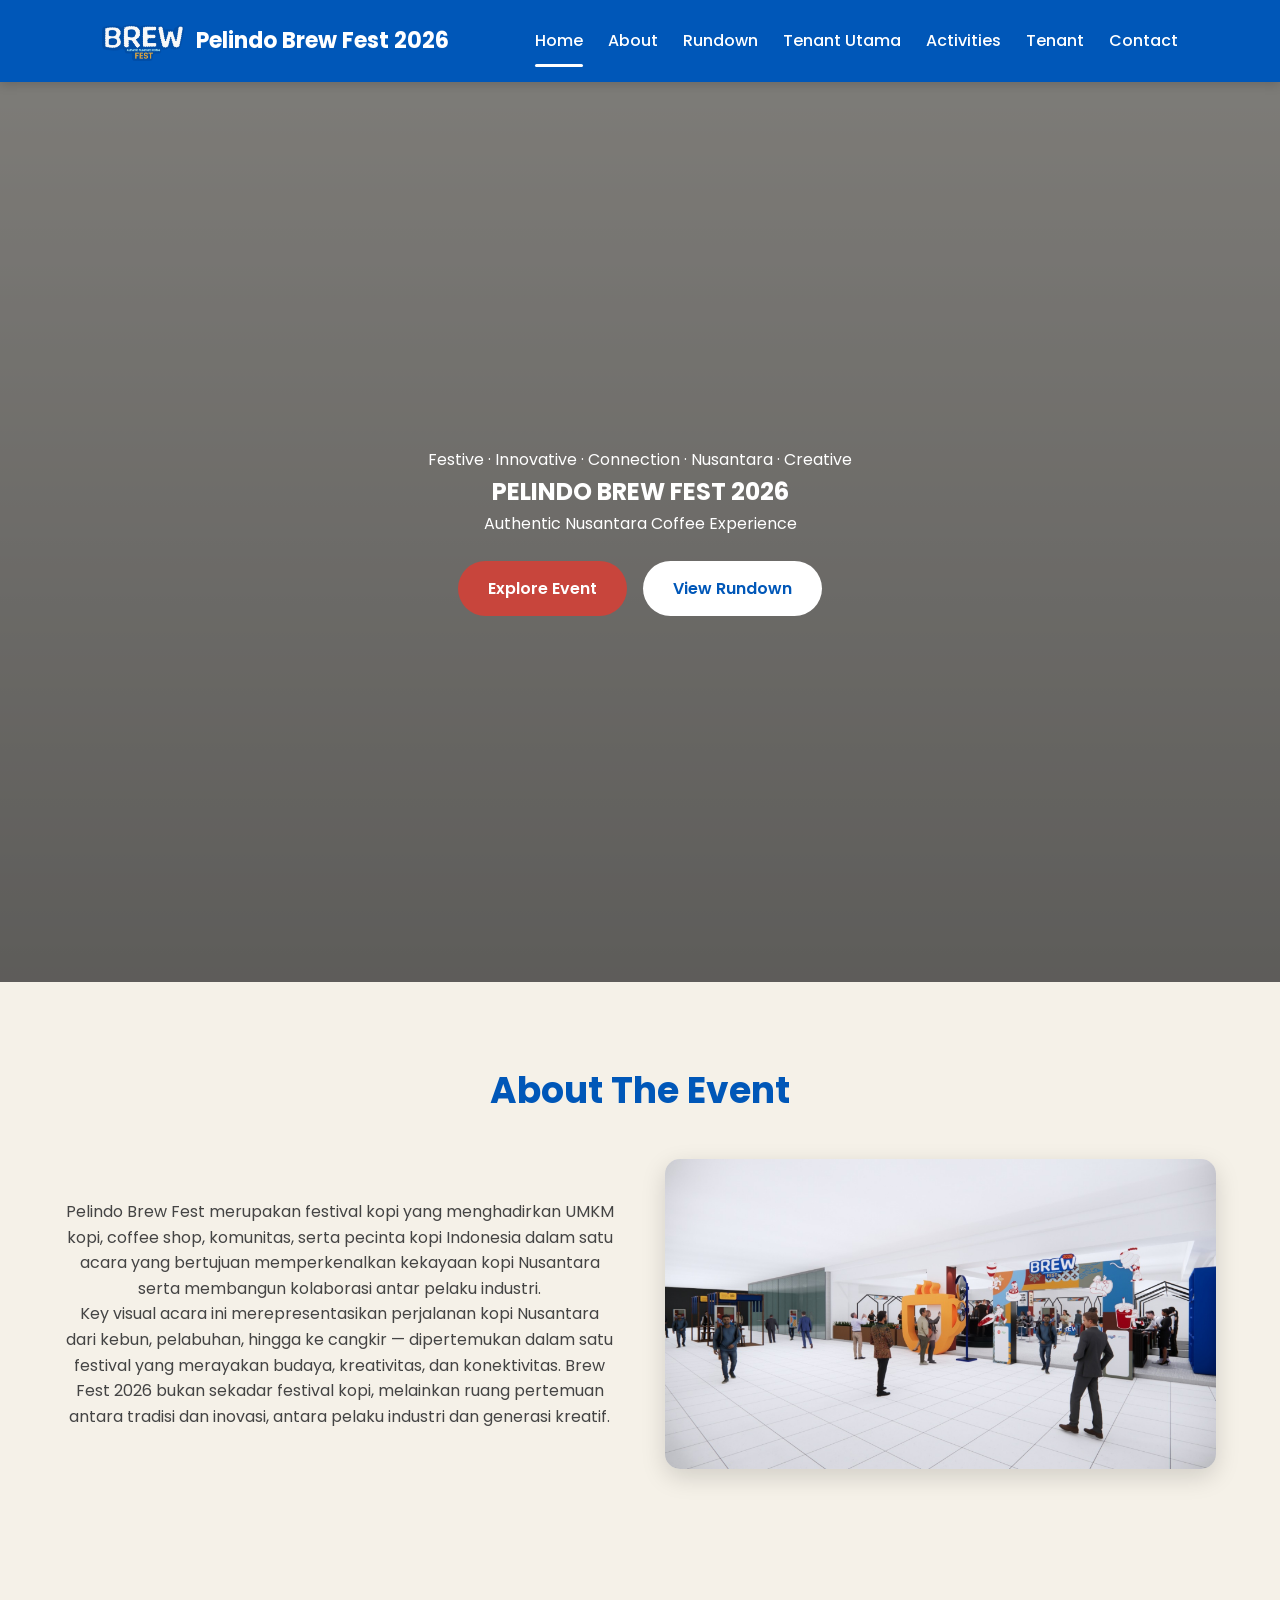
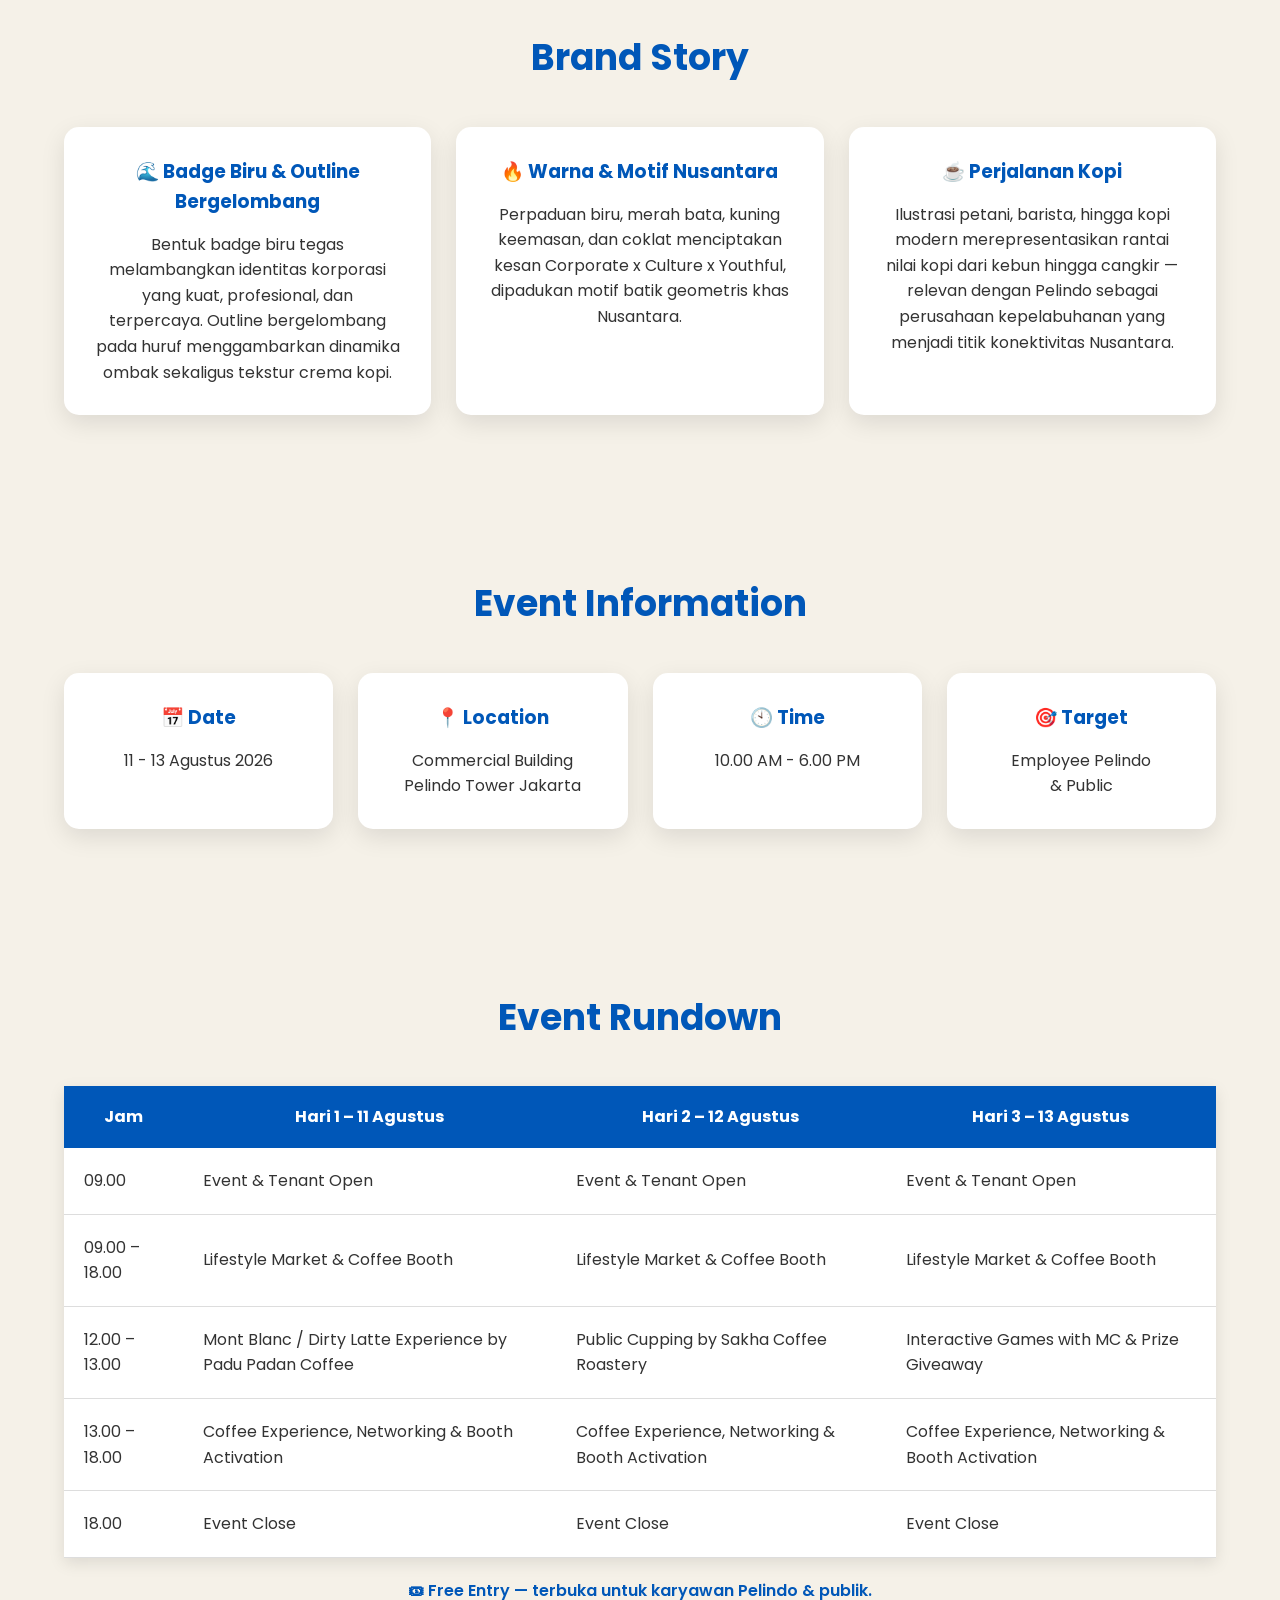
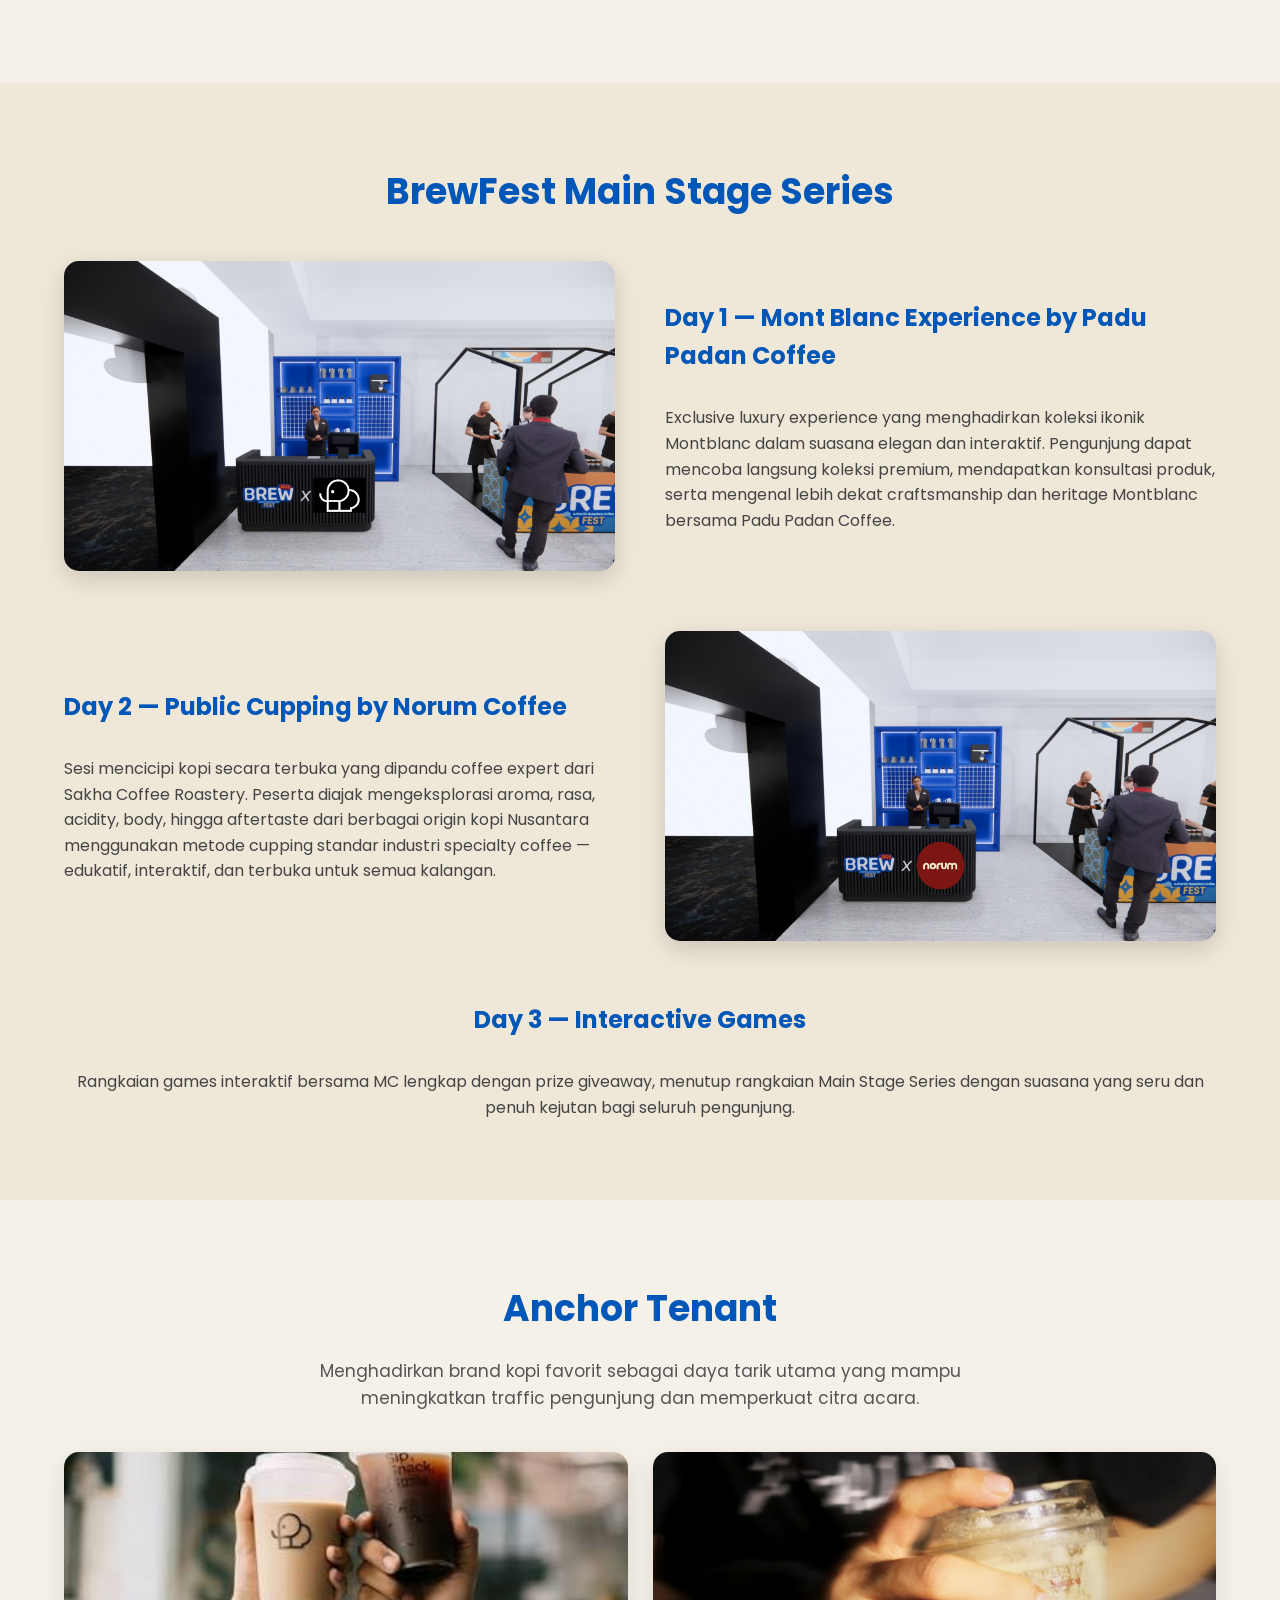
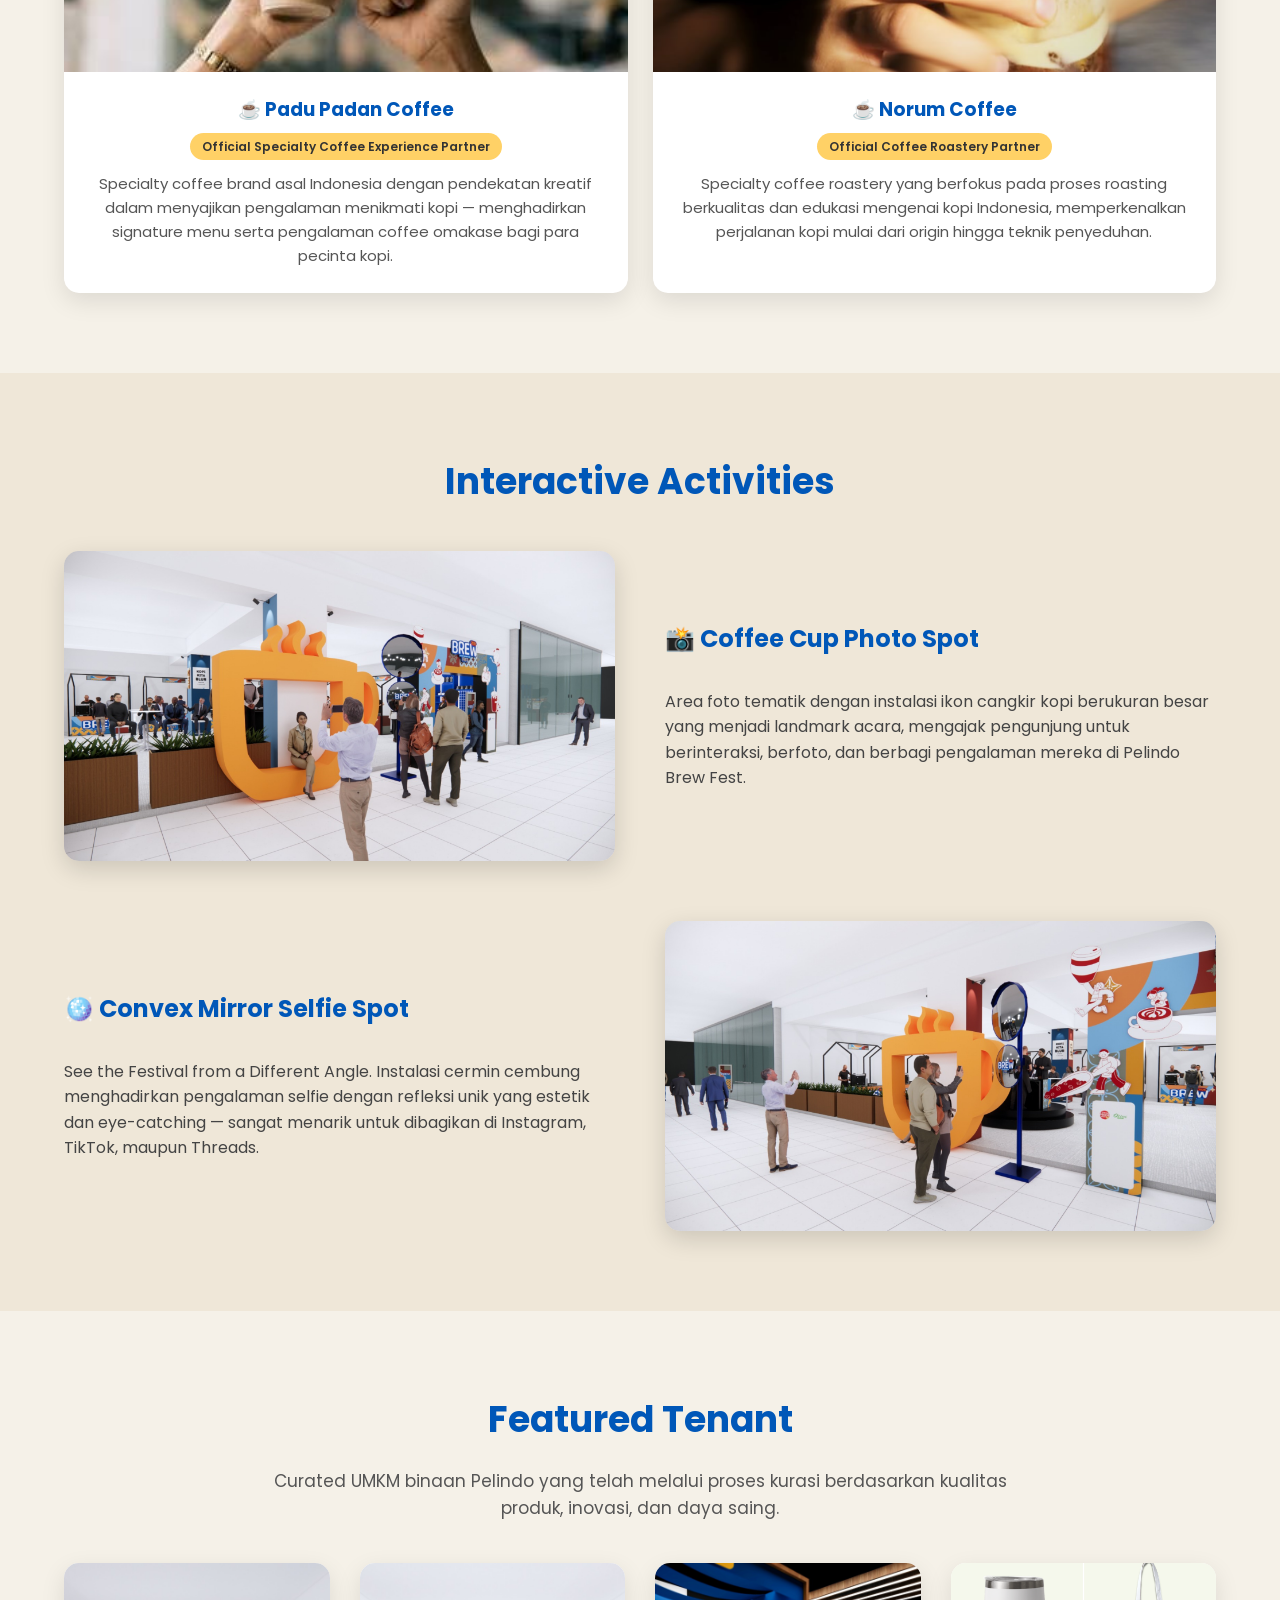
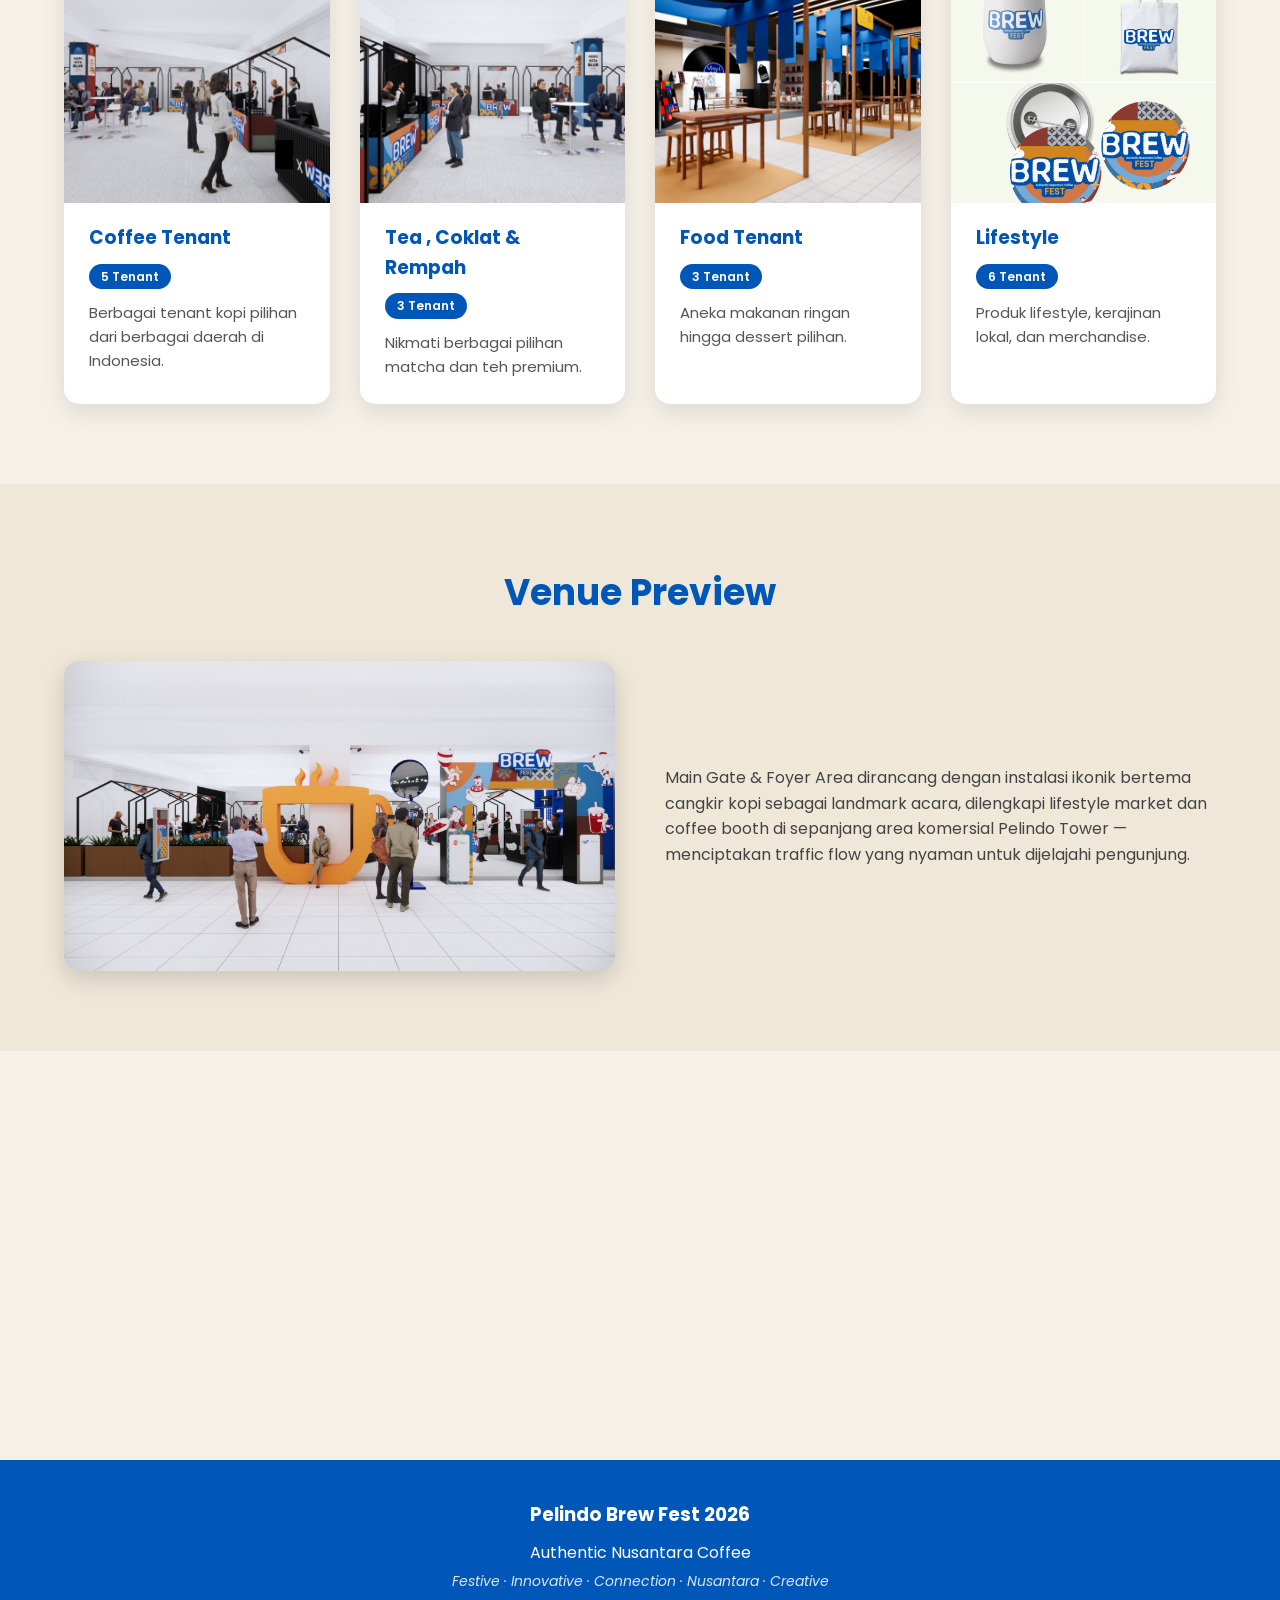
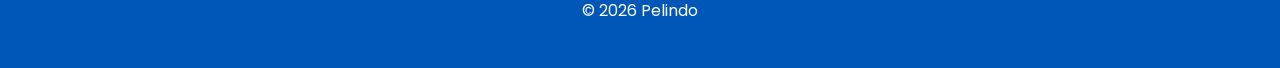
==== index.html @ c59bc093 "Rename Brew.html to index.html" ====
<!DOCTYPE html>
<html lang="id">

<head>
    <!-- Pengaturan karakter -->
    <meta charset="UTF-8">

    <!-- Responsive Website -->
    <meta name="viewport" content="width=device-width, initial-scale=1.0">

    <!-- Icon Logo -->
    <link rel="icon" type="image/png" href="logo brew.png">

    <!-- Judul Website -->
    <title>Pelindo Brew Fest 2026</title>

    <!-- Google Font -->
    <link rel="preconnect" href="https://fonts.googleapis.com">
    <link rel="preconnect" href="https://fonts.gstatic.com" crossorigin>

    <link href="https://fonts.googleapis.com/css2?family=Poppins:wght@300;400;500;600;700&display=swap"
        rel="stylesheet">

    <!-- Menghubungkan file CSS -->
    <link rel="stylesheet" href="Brew.css">
</head>

<body>

    <!-- ========================================= -->
    <!-- Navbar -->
    <!-- ========================================= -->

    <header class="navbar">

        <div class="logo">
            <img src="logo brew.png" alt="Pelindo Brew Fest 2026" class="logo-img">
            <span>Pelindo Brew Fest 2026</span>
        </div>

        <nav>

            <ul class="nav-links">

                <li><a href="#home" class="active">Home</a></li>

                <li><a href="#about">About</a></li>

                <li><a href="#rundown">Rundown</a></li>

                <li><a href="#anchor">Tenant Utama</a></li>

                <li><a href="#activities">Activities</a></li>

                <li><a href="#tenant">Tenant</a></li>

                <li><a href="#contact">Contact</a></li>         

            </ul>

        </nav>

    </header>

    <!-- ========================================= -->
    <!-- Hero Section -->
    <!-- ========================================= -->

    <section id="home" class="hero">

    <!-- Video Background -->
    <video class="hero-video" autoplay muted loop playsinline>
        <source src="Background Bf web.mp4" type="video/mp4">
    </video>

    <!-- Overlay -->
    <div class="hero-overlay"></div>

    <!-- Konten -->
    <div class="hero-content">

        <span class="hero-tagline">
            Festive · Innovative · Connection · Nusantara · Creative
        </span>

        <h1>PELINDO BREW FEST 2026</h1>

        <p>Authentic Nusantara Coffee Experience</p>

        <div class="hero-button">
            <a href="#about" class="btn btn-primary">
                Explore Event
            </a>

            <a href="#rundown" class="btn btn-secondary">
                View Rundown
            </a>
        </div>

    </div>

</section>

    <!-- ========================================= -->
    <!-- About Section -->
    <!-- ========================================= -->

    <section id="about" class="about section">

        <div class="container">

            <h2>About The Event</h2>

            <div class="split-section">

                <div class="split-text">

                    <p>
                        Pelindo Brew Fest merupakan festival kopi yang
                        menghadirkan UMKM kopi, coffee shop,
                        komunitas, serta pecinta kopi Indonesia
                        dalam satu acara yang bertujuan memperkenalkan
                        kekayaan kopi Nusantara serta membangun
                        kolaborasi antar pelaku industri.
                    </p>

                    <p>
                        Key visual acara ini merepresentasikan perjalanan kopi
                        Nusantara dari kebun, pelabuhan, hingga ke cangkir —
                        dipertemukan dalam satu festival yang merayakan budaya,
                        kreativitas, dan konektivitas. Brew Fest 2026 bukan
                        sekadar festival kopi, melainkan ruang pertemuan antara
                        tradisi dan inovasi, antara pelaku industri dan generasi
                        kreatif.
                    </p>

                </div>

                <div class="split-image">
                    <img src="suasana.png" alt="Suasana festival kopi Pelindo Brew Fest">
                </div>

            </div>

        </div>

    </section>

    <!-- ========================================= -->
    <!-- Brand Story / Key Visual -->
    <!-- ========================================= -->

    <section id="brand" class="brand section">

        <div class="container">

            <h2>Brand Story</h2>

            <div class="card-container">

                <div class="card">
                    <h3>🌊 Badge Biru & Outline Bergelombang</h3>
                    <p>
                        Bentuk badge biru tegas melambangkan identitas
                        korporasi yang kuat, profesional, dan terpercaya.
                        Outline bergelombang pada huruf menggambarkan
                        dinamika ombak sekaligus tekstur crema kopi.
                    </p>
                </div>

                <div class="card">
                    <h3>🔥 Warna & Motif Nusantara</h3>
                    <p>
                        Perpaduan biru, merah bata, kuning keemasan, dan
                        coklat menciptakan kesan Corporate x Culture x
                        Youthful, dipadukan motif batik geometris khas
                        Nusantara.
                    </p>
                </div>

                <div class="card">
                    <h3>☕ Perjalanan Kopi</h3>
                    <p>
                        Ilustrasi petani, barista, hingga kopi modern
                        merepresentasikan rantai nilai kopi dari kebun
                        hingga cangkir — relevan dengan Pelindo sebagai
                        perusahaan kepelabuhanan yang menjadi titik
                        konektivitas Nusantara.
                    </p>
                </div>

            </div>

        </div>

    </section>

    <!-- ========================================= -->
    <!-- Event Information -->
    <!-- ========================================= -->

    <section class="event-info section">

        <div class="container">

            <h2>Event Information</h2>

            <div class="card-container">

                <div class="card">

                    <h3>📅 Date</h3>

                    <p>
                        11 - 13 Agustus 2026
                    </p>

                </div>

                <div class="card">

                    <h3>📍 Location</h3>

                    <p>
                        Commercial Building
                        <br>
                        Pelindo Tower Jakarta
                    </p>

                </div>

                <div class="card">

                    <h3>🕙 Time</h3>

                    <p>
                        10.00 AM - 6.00 PM
                    </p>

                </div>

                <div class="card">

                    <h3>🎯 Target</h3>

                    <p>
                        Employee Pelindo
                        <br>
                        & Public
                    </p>

                </div>

            </div>

        </div>

    </section>

    <!-- ========================================= -->
    <!-- Rundown -->
    <!-- ========================================= -->

    <section id="rundown" class="section">

        <div class="container">

            <h2>Event Rundown</h2>

            <table>

                <thead>

                    <tr>

                        <th>Jam</th>

                        <th>Hari 1 – 11 Agustus</th>

                        <th>Hari 2 – 12 Agustus</th>

                        <th>Hari 3 – 13 Agustus</th>

                    </tr>

                </thead>

                <tbody>

                    <tr>

                        <td>09.00</td>

                        <td>Event & Tenant Open</td>

                        <td>Event & Tenant Open</td>

                        <td>Event & Tenant Open</td>

                    </tr>

                    <tr>

                        <td>09.00 – 18.00</td>

                        <td>Lifestyle Market & Coffee Booth</td>

                        <td>Lifestyle Market & Coffee Booth</td>

                        <td>Lifestyle Market & Coffee Booth</td>

                    </tr>

                    <tr>

                        <td>12.00 – 13.00</td>

                        <td>Mont Blanc / Dirty Latte Experience by Padu Padan Coffee</td>

                        <td>Public Cupping by Sakha Coffee Roastery</td>

                        <td>Interactive Games with MC & Prize Giveaway</td>

                    </tr>

                    <tr>

                        <td>13.00 – 18.00</td>

                        <td>Coffee Experience, Networking & Booth Activation</td>

                        <td>Coffee Experience, Networking & Booth Activation</td>

                        <td>Coffee Experience, Networking & Booth Activation</td>

                    </tr>

                    <tr>

                        <td>18.00</td>

                        <td>Event Close</td>

                        <td>Event Close</td>

                        <td>Event Close</td>

                    </tr>

                </tbody>

            </table>

            <p class="rundown-note">
                🎟 Free Entry — terbuka untuk karyawan Pelindo & publik.
            </p>

        </div>

    </section>

    <!-- ========================================= -->
    <!-- Main Stage Series -->
    <!-- ========================================= -->

    <section id="mainstage" class="section alt-bg">

        <div class="container">

            <h2>BrewFest Main Stage Series</h2>

            <div class="split-section">

                <div class="split-image">
                    <img src="PANU.png" alt="Montblanc Experience by Padu Padan Coffee">
                </div>

                <div class="split-text">
                    <h3>Day 1 — Mont Blanc Experience by Padu Padan Coffee</h3>
                    <p>
                        Exclusive luxury experience yang menghadirkan koleksi
                        ikonik Montblanc dalam suasana elegan dan interaktif.
                        Pengunjung dapat mencoba langsung koleksi premium,
                        mendapatkan konsultasi produk, serta mengenal lebih
                        dekat craftsmanship dan heritage Montblanc bersama
                        Padu Padan Coffee.
                    </p>
                </div>

            </div>

            <div class="split-section reverse">

                <div class="split-image">
                    <img src="Norum Spot.png" alt="Public Cupping by Norum Coffee">
                </div>

                <div class="split-text">
                    <h3>Day 2 — Public Cupping by Norum Coffee</h3>
                    <p>
                        Sesi mencicipi kopi secara terbuka yang dipandu coffee
                        expert dari Sakha Coffee Roastery. Peserta diajak
                        mengeksplorasi aroma, rasa, acidity, body, hingga
                        aftertaste dari berbagai origin kopi Nusantara
                        menggunakan metode cupping standar industri specialty
                        coffee — edukatif, interaktif, dan terbuka untuk semua
                        kalangan.
                    </p>
                </div>

            </div>

            <div class="split-section">

                <div class="split-text full">
                    <h3>Day 3 — Interactive Games</h3>
                    <p>
                        Rangkaian games interaktif bersama MC lengkap dengan
                        prize giveaway, menutup rangkaian Main Stage Series
                        dengan suasana yang seru dan penuh kejutan bagi seluruh
                        pengunjung.
                    </p>
                </div>

            </div>

        </div>

    </section>

    <!-- ========================================= -->
    <!-- Anchor Tenant -->
    <!-- ========================================= -->

    <section id="anchor" class="section">

        <div class="container">

            <h2>Anchor Tenant</h2>

            <p class="section-lead">
                Menghadirkan brand kopi favorit sebagai daya tarik utama yang
                mampu meningkatkan traffic pengunjung dan memperkuat citra
                acara.
            </p>

            <div class="card-container">

                <div class="partner-card">

                    <img src="Padu.png" alt="Padu Padan Coffee">

                    <h3>☕ Padu Padan Coffee</h3>
                    <span class="partner-tag">Official Specialty Coffee Experience Partner</span>

                    <p>
                        Specialty coffee brand asal Indonesia dengan
                        pendekatan kreatif dalam menyajikan pengalaman
                        menikmati kopi — menghadirkan signature menu serta
                        pengalaman coffee omakase bagi para pecinta kopi.
                    </p>

                </div>

                <div class="partner-card">

                    <img src="Norum Coffe.png" alt="Norum Coffee ">

                    <h3>☕ Norum Coffee</h3>
                    <span class="partner-tag">Official Coffee Roastery Partner</span>

                    <p>
                        Specialty coffee roastery yang berfokus pada proses
                        roasting berkualitas dan edukasi mengenai kopi
                        Indonesia, memperkenalkan perjalanan kopi mulai dari
                        origin hingga teknik penyeduhan.
                    </p>

                </div>

            </div>

        </div>

    </section>

    <!-- ========================================= -->
    <!-- Interactive Activities -->
    <!-- ========================================= -->

    <section id="activities" class="section alt-bg">

        <div class="container">

            <h2>Interactive Activities</h2>

            <div class="split-section">

                <div class="split-image">
                    <img src="Spot Coffe.png" alt="Coffee Cup Photo Spot">
                </div>

                <div class="split-text">
                    <h3>📸 Coffee Cup Photo Spot</h3>
                    <p>
                        Area foto tematik dengan instalasi ikon cangkir kopi
                        berukuran besar yang menjadi landmark acara, mengajak
                        pengunjung untuk berinteraksi, berfoto, dan berbagi
                        pengalaman mereka di Pelindo Brew Fest.
                    </p>
                </div>

            </div>

            <div class="split-section reverse">

                <div class="split-image">
                    <img src="Back Miror.png" alt="Convex Mirror Selfie Spot">
                </div>

                <div class="split-text">
                    <h3>🪩 Convex Mirror Selfie Spot</h3>
                    <p>
                        See the Festival from a Different Angle. Instalasi
                        cermin cembung menghadirkan pengalaman selfie dengan
                        refleksi unik yang estetik dan eye-catching — sangat
                        menarik untuk dibagikan di Instagram, TikTok, maupun
                        Threads.
                    </p>
                </div>

            </div>

        </div>

    </section>

    <!-- ========================================= -->
    <!-- Featured Tenant -->
    <!-- ========================================= -->

    <section id="tenant" class="section">
    <div class="container">
        <h2>Featured Tenant</h2>
        <p class="section-lead">
            Curated UMKM binaan Pelindo yang telah melalui proses kurasi
            berdasarkan kualitas produk, inovasi, dan daya saing.
        </p>

        <div class="card-container">

            <div class="card">
                <div class="card-image-wrap">
                    <img src="Coofe.png" alt="Coffee Tenant">
                </div>
                <div class="card-body">
                    <h3>Coffee Tenant</h3>
                    <span class="tenant-count">5 Tenant</span>
                    <p>Berbagai tenant kopi pilihan dari berbagai daerah di Indonesia.</p>
                </div>
            </div>

            <div class="card">
                <div class="card-image-wrap">
                    <img src="Coffe And tea.png" alt="Matcha & Tea">
                </div>
                <div class="card-body">
                    <h3>Tea , Coklat & Rempah</h3>
                    <span class="tenant-count">3 Tenant</span>
                    <p>Nikmati berbagai pilihan matcha dan teh premium.</p>
                </div>
            </div>

            <div class="card">
                <div class="card-image-wrap">
                    <img src="Food.png" alt="Food Tenant">
                </div>
                <div class="card-body">
                    <h3>Food Tenant</h3>
                    <span class="tenant-count">3 Tenant</span>
                    <p>Aneka makanan ringan hingga dessert pilihan.</p>
                </div>
            </div>

            <div class="card">
                <div class="card-image-wrap">
                    <img src="merchan.png" alt="Lifestyle">
                </div>
                <div class="card-body">
                    <h3>Lifestyle</h3>
                    <span class="tenant-count">6 Tenant</span>
                    <p>Produk lifestyle, kerajinan lokal, dan merchandise.</p>
                </div>
            </div>

        </div>
    </div>
</section>
    

    <!-- ========================================= -->
    <!-- Venue Preview -->
    <!-- ========================================= -->

    <section id="venue" class="section alt-bg">

        <div class="container">

            <h2>Venue Preview</h2>

            <div class="split-section">

                <div class="split-image">
                    <img src="maingate.png" alt="Main Gate & Foyer Area Pelindo Brew Fest">
                </div>

                <div class="split-text">
                    <p>
                        Main Gate & Foyer Area dirancang dengan instalasi
                        ikonik bertema cangkir kopi sebagai landmark acara,
                        dilengkapi lifestyle market dan coffee booth di
                        sepanjang area komersial Pelindo Tower — menciptakan
                        traffic flow yang nyaman untuk dijelajahi pengunjung.
                    </p>
                </div>

            </div>

        </div>

    </section>

    <!-- ========================================= -->
    <!-- Contact -->
    <!-- ========================================= -->

    <section id="contact" class="section">

        <div class="container">

            <h2>Contact</h2>

            <p>

                📍 Commercial Building, Pelindo Tower —
                Jl. Yos Sudarso No. 9, RT.6/RW.13, Rawabadak Utara,
                Kec. Koja, Jakarta Utara, DKI Jakarta 14230

            </p>

            <p>

                ✉ info@pelindobrewfest.com

            </p>

            <p>

                ☎ +62 812-3456-7890

            </p>

        </div>

    </section>

    <!-- ========================================= -->
    <!-- Footer -->
    <!-- ========================================= -->

    <footer>

        <h3>Pelindo Brew Fest 2026</h3>

        <p>

            Authentic Nusantara Coffee

        </p>

        <p class="footer-tagline">

            Festive · Innovative · Connection · Nusantara · Creative

        </p>

        <p>

            © 2026 Pelindo

        </p>

    </footer>

    <!-- ========================================= -->
    <!-- Back To Top Button -->
    <!-- ========================================= -->

    <button id="topBtn">

        ↑

    </button>

    <!-- Menghubungkan file JavaScript -->

    <script src="Brew.js"></script>

</body>

</html>
---- Brew.css ----
/* ==========================================
   RESET CSS
   Menghilangkan margin & padding bawaan browser
========================================== */
html,
body{
    overflow-x:hidden;
}

* {
    margin: 0;
    padding: 0;
    box-sizing: border-box;
}

/* Smooth Scroll */
html {
    scroll-behavior: smooth;
    scroll-padding-top: 100px;
}

/* Font Website */
body {
    font-family: 'Poppins', sans-serif;
    background: #F5F1E8;
    color: #333;
    line-height: 1.6;
}

/* Container agar isi website tidak terlalu lebar */
.container {
    width: 90%;
    max-width: 1200px;
    margin: auto;
}

/* Memberi jarak setiap section */
.section {
    padding: 80px 0;
}

/* Judul setiap section */
.section h2 {
    text-align: center;
    margin-bottom: 40px;
    color: #0057B8;
    font-size: 36px;
}

/* ==========================================
   NAVBAR
========================================== */

.navbar {
    position: sticky;
    top: 0;
    display: flex;
    justify-content: space-between;
    align-items: center;
    padding: 20px 8%;
    background: #0057B8;
    color: white;
    z-index: 1000;
    box-shadow: 0 3px 10px rgba(0, 0, 0, .15);
}

/* Logo */
.logo {
    display: flex;
    align-items: center;
    gap: 12px;
    font-size: 22px;
    font-weight: 700;
}

/* Gambar Logo */
.logo-img {
    height: 40px;
    width: auto;
    object-fit: contain;
}

/* Menu */
.nav-links {
    display: flex;
    list-style: none;
    gap: 25px;
}

/* Link Menu */
/* Link Menu */
.nav-links a {
    display: inline-block;
    position: relative;
    color: white;
    text-decoration: none;
    font-weight: 500;
    padding: 8px 0;
    transition: 0.3s;
}

/* Garis bawah */
.nav-links a::after {
    content: "";
    position: absolute;
    left: 0;
    bottom: -5px;
    width: 0;
    height: 3px;
    background: #ffffff;
    border-radius: 10px;
    transition: width 0.3s ease;
}

/* Hover */
.nav-links a:hover {
    color: #FFD166;
}

.nav-links a:hover::after,
.nav-links a.active::after {
    width: 100%;
}

/* ==========================================
   HERO SECTION
========================================== */

.hero {
    position: relative;
    width: 100%;
    height: 100vh;
    overflow: hidden;
    display: flex;
    justify-content: center;
    align-items: center;
    text-align: center;
    color: white;
}

/* Video Background */
.hero-video {
    position: absolute;
    top: 0;
    left: 0;
    width: 100%;
    height: 100%;
    object-fit: cover;
    z-index: 1;
    background:
        linear-gradient(rgba(0, 0, 0, 0.35), rgba(0, 0, 0, 0.55)),
        url("Brew Fest.mp4");
}

/* Overlay */
.hero-overlay {
    position: absolute;
    inset: 0;
    background: rgba(63, 63, 63, 0.356);
    z-index: 2;
}

/* Konten */
.hero-content {
    position: relative;
    z-index: 3;
    width: 80%;
}

.hero-button {
    display: flex;
    justify-content: center;
    gap: 16px;
    flex-wrap: wrap;
    margin-top: 24px;
}

/* ==========================================
   BUTTON
========================================== */

.btn {
    display: inline-block;
    padding: 15px 30px;
    text-decoration: none;
    border-radius: 50px;
    transition: .4s;
    font-weight: 600;
}

/* Tombol utama */
.btn-primary {
    background: #C8453C;
    color: white;
}

/* Hover */
.btn-primary:hover {
    transform: translateY(-5px);
    background: #b53d36;
}

/* Tombol kedua */
.btn-secondary {
    background: white;
    color: #0057B8;
}

/* Hover */
.btn-secondary:hover {
    transform: translateY(-5px);
}

/* ==========================================
   ABOUT
========================================== */

.about {
    text-align: center;
}

.about p {
    max-width: 850px;
    margin: auto;
    font-size: 18px;
}

/* Sub judul pengantar di bawah h2 */
.section-lead {
    text-align: center;
    max-width: 750px;
    margin: -20px auto 40px;
    color: #555;
    font-size: 17px;
}

/* Latar alternatif agar section bervariasi */
.alt-bg {
    background: #EFE7D8;
}

/* ==========================================
   SPLIT SECTION (Gambar + Teks)
========================================== */

.split-section {
    display: flex;
    align-items: center;
    gap: 50px;
    margin-bottom: 60px;
}

.split-section:last-child {
    margin-bottom: 0;
}

.split-section.reverse {
    flex-direction: row-reverse;
}

.split-text,
.split-image {
    flex: 1;
}

.split-text.full {
    flex: 1 1 100%;
    text-align: center;
}

.split-text h3 {
    color: #0057B8;
    font-size: 24px;
    margin-bottom: 30px;
}

.split-text p {
    font-size: 16px;
    color: #444;
}

.split-image img {
    width: 100%;
    height: auto;
    border-radius: 15px;
    box-shadow: 0 8px 25px rgba(0, 0, 0, .15);
    display: block;
}

/* ==========================================
   PARTNER CARD (Anchor Tenant)
========================================== */

.partner-card {
    background: white;
    border-radius: 15px;
    overflow: hidden;
    box-shadow: 0 8px 25px rgba(0, 0, 0, .1);
    transition: .4s;
    text-align: center;
    padding-bottom: 25px;
}

.partner-card:hover {
    transform: translateY(-10px);
}

.partner-card img {
    width: 100%;
    height: 220px;
    object-fit: cover;
    margin-bottom: 15px;
}

.partner-card h3 {
    color: #0057B8;
    margin: 0 20px 8px;
}

.partner-tag {
    display: inline-block;
    background: #FFD166;
    color: #333;
    font-size: 12px;
    font-weight: 600;
    padding: 4px 12px;
    border-radius: 50px;
    margin-bottom: 12px;
}

.partner-card p {
    padding: 0 20px;
    font-size: 15px;
    color: #555;
}

/* Jumlah tenant pada Featured Tenant card */
.tenant-count {
    display: inline-block;
    background: #0057B8;
    color: white;
    font-size: 12px;
    font-weight: 600;
    padding: 3px 12px;
    border-radius: 50px;
    margin-bottom: 12px;
}

/* Catatan free entry di bawah tabel rundown */
.rundown-note {
    text-align: center;
    margin-top: 20px;
    font-weight: 600;
    color: #0057B8;
}

/* Tagline tonality di footer */
.footer-tagline {
    font-size: 14px;
    opacity: .85;
    font-style: italic;
}

/* ==========================================
   CARD
========================================== */

.card-container {
    display: grid;
    grid-template-columns: repeat(auto-fit, minmax(230px, 1fr));
    gap: 25px;
}

/* Isi Card */
.card {
    background: white;
    padding: 30px;
    border-radius: 15px;
    text-align: center;
    box-shadow: 0 8px 25px rgba(0, 0, 0, .1);
    transition: .4s;
}

/* Hover Card */
.card:hover {
    transform: translateY(-10px);
}

/* Icon Card */
.card h1 {
    font-size: 45px;
    margin-bottom: 15px;
}

/* Judul Card */
.card h3 {
    margin-bottom: 15px;
    color: #0057B8;
}

/* ==========================================
   FEATURED TENANT CARD (dengan gambar)
   Card diperbesar, gambar full (bukan crop),
   dan bukan overlay di atas teks
========================================== */

#tenant .card-container {
    display: grid;
    grid-template-columns: repeat(4, 1fr);
    gap: 30px;
}

#tenant .card {
    padding: 0 0 25px;
    text-align: left;
    overflow: hidden;
}

#tenant .card-image-wrap {
    width: 100%;
    height: 240px;
    overflow: hidden;
}

#tenant .card-image-wrap img {
    width: 100%;
    height: 100%;
    object-fit: cover;
    object-position: center;
    display: block;
}

#tenant .card-body {
    padding: 20px 25px 0;
}

#tenant .card-body h3 {
    margin-bottom: 10px;
}

#tenant .card-body p {
    font-size: 15px;
    color: #555;
}

/* ==========================================
   TABLE
========================================== */

table {
    width: 100%;
    border-collapse: collapse;
    background: white;
    box-shadow: 0 5px 15px rgba(0, 0, 0, .1);
}

/* Header Tabel */
th {
    background: #0057B8;
    color: white;
    padding: 18px;
}

/* Isi tabel */
td {
    padding: 20px;
    border-bottom: 1px solid #ddd;
}

/* Hover tabel */
tr:hover {
    background: #f8f8f8;
}

/* ==========================================
   CONTACT
========================================== */

#contact {
    text-align: center;
}

#contact p {
    margin: 12px 0;
    font-size: 18px;
}

/* ==========================================
   FOOTER
========================================== */

footer {
    background: #0057B8;
    color: white;
    text-align: center;
    padding: 40px 20px;
}

footer h3 {
    margin-bottom: 10px;
}

footer p {
    margin: 5px;
}

/* ==========================================
   BACK TO TOP BUTTON
========================================== */

#topBtn {
    position: fixed;
    bottom: 30px;
    right: 30px;
    width: 50px;
    height: 50px;
    border: none;
    border-radius: 50%;
    background: #C8453C;
    color: white;
    font-size: 22px;
    cursor: pointer;
    display: none;
    transition: .3s;
}

/* Hover */
#topBtn:hover {
    transform: scale(1.1);
}

/* ==========================================
   ANIMASI FADE
   JavaScript akan menambahkan class "show"
========================================== */

.section {
    opacity: 0;
    transform: translateY(50px);
    transition: 1s;
    scroll-margin-top: 100px;
}

.section.show {
    opacity: 1;
    transform: translateY(0);
}

/* ==========================
   RESPONSIVE TABLET
========================== */
@media (max-width:992px){

    .container{
        width:95%;
    }

    .navbar{
        padding:15px 25px;
    }

    .nav-links{
        gap:15px;
    }

    .hero-content{
        width:90%;
    }

    .hero h1{
        font-size:48px;
    }

    .split-section,
    .split-section.reverse{
        flex-direction:column;
        text-align:center;
    }

    #tenant .card-container{
        grid-template-columns:repeat(2,1fr);
    }

}


/* ==========================
   RESPONSIVE MOBILE
========================== */
@media (max-width:768px){

    .navbar{
        flex-direction:column;
        align-items:center;
        padding:15px;
    }

    .logo{
        font-size:20px;
        text-align:center;
    }

    .logo-img{
        height:35px;
    }

    .nav-links{
        width:100%;
        flex-wrap:wrap;
        justify-content:center;
        gap:15px;
        margin-top:15px;
    }

    .nav-links li{
        width:auto;
    }

    .nav-links a{
        font-size:17px;
        padding:8px;
    }

    .hero{
        height:90vh;
    }

    .hero-content{
        width:95%;
    }

    .hero h1{
        font-size:34px;
    }

    .hero p{
        font-size:16px;
    }

    .hero-button{
        flex-direction:column;
        align-items:center;
    }

    .btn{
        width:220px;
        text-align:center;
    }

    .section{
        padding:60px 0;
    }

    .section h2{
        font-size:30px;
    }

    .split-text h3{
        font-size:22px;
    }

    .card-container{
        grid-template-columns:1fr;
    }

    #tenant .card-container{
        grid-template-columns:1fr;
    }

    .partner-card img,
    #tenant .card-image-wrap{
        height:220px;
    }

    table{
        display:block;
        overflow-x:auto;
        white-space:nowrap;
    }

    iframe,
    video,
    img{
        max-width:100%;
        height:auto;
    }

    footer{
        padding:30px 15px;
    }

}


/* ==========================
   EXTRA SMALL
========================== */
@media (max-width:480px){

    .hero h1{
        font-size:28px;
    }

    .hero p{
        font-size:15px;
    }

    .section h2{
        font-size:26px;
    }

    .btn{
        width:100%;
    }

    .logo{
        font-size:18px;
    }

}
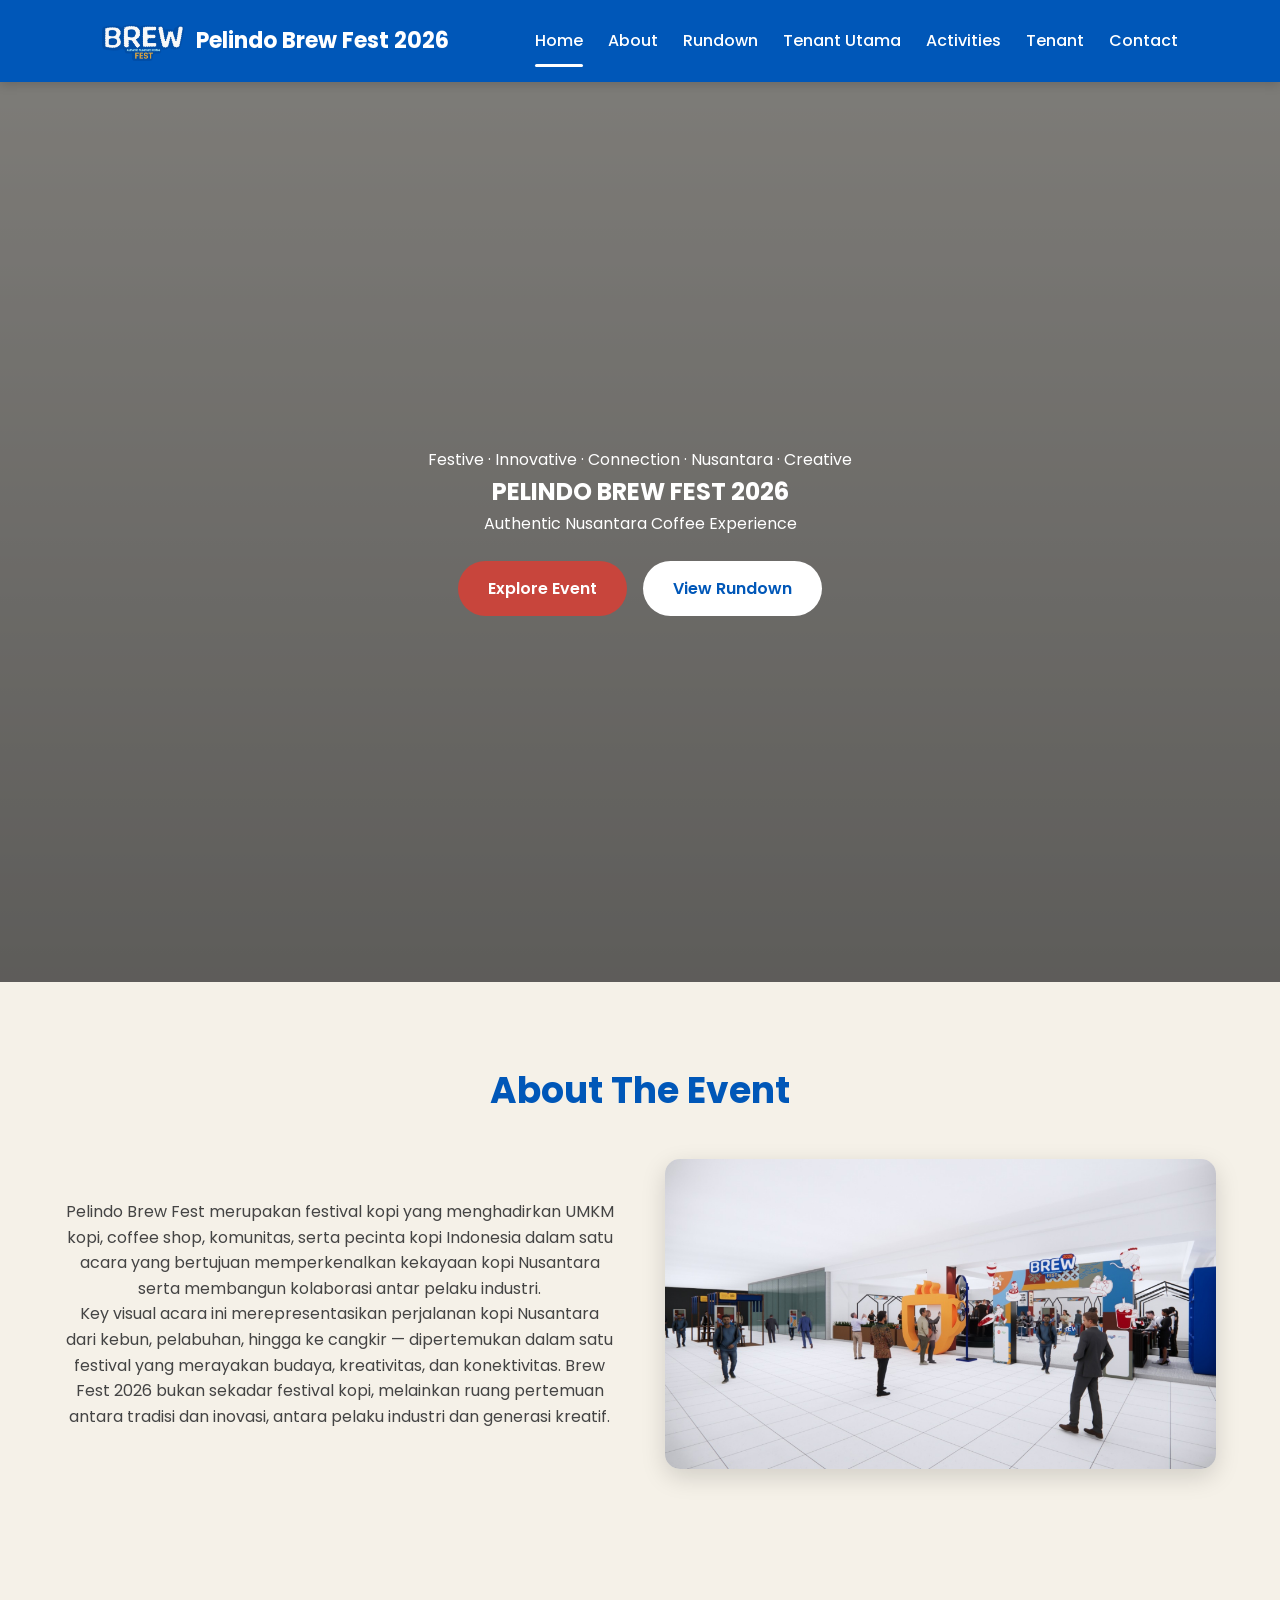
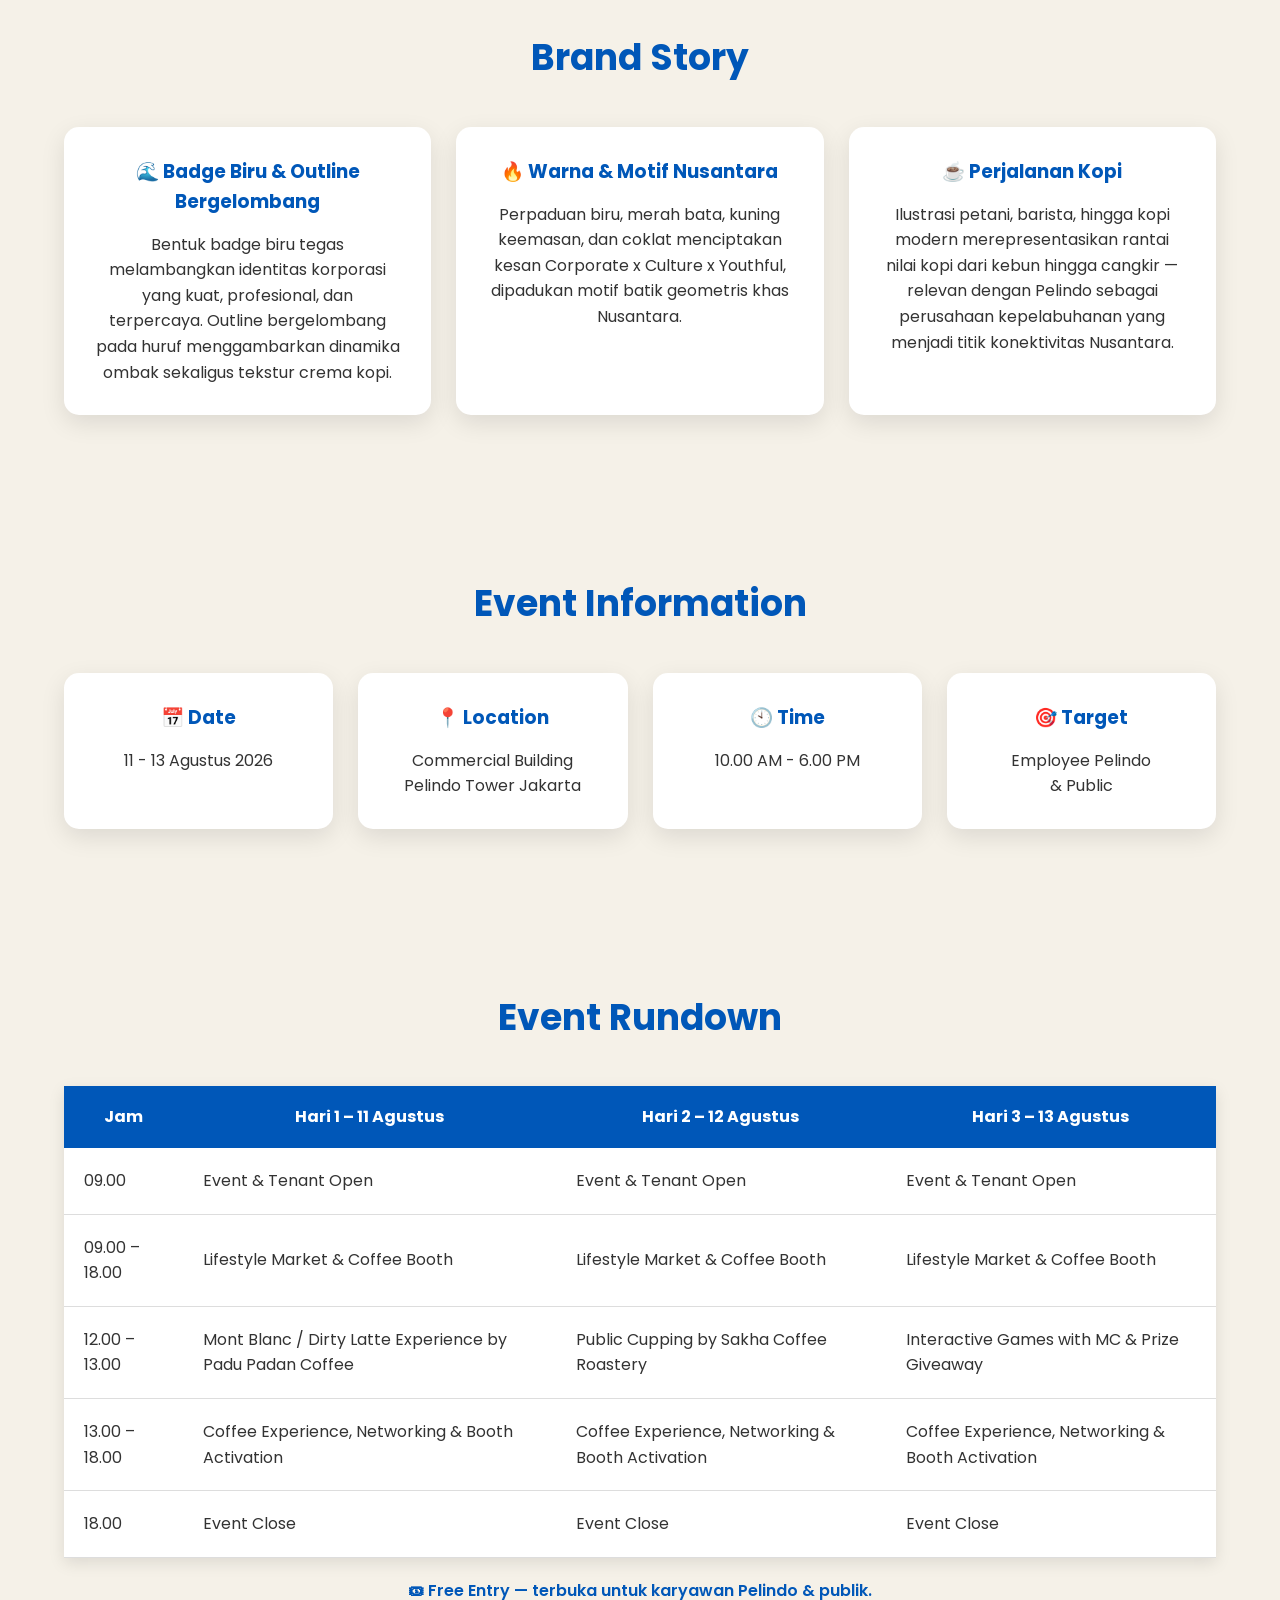
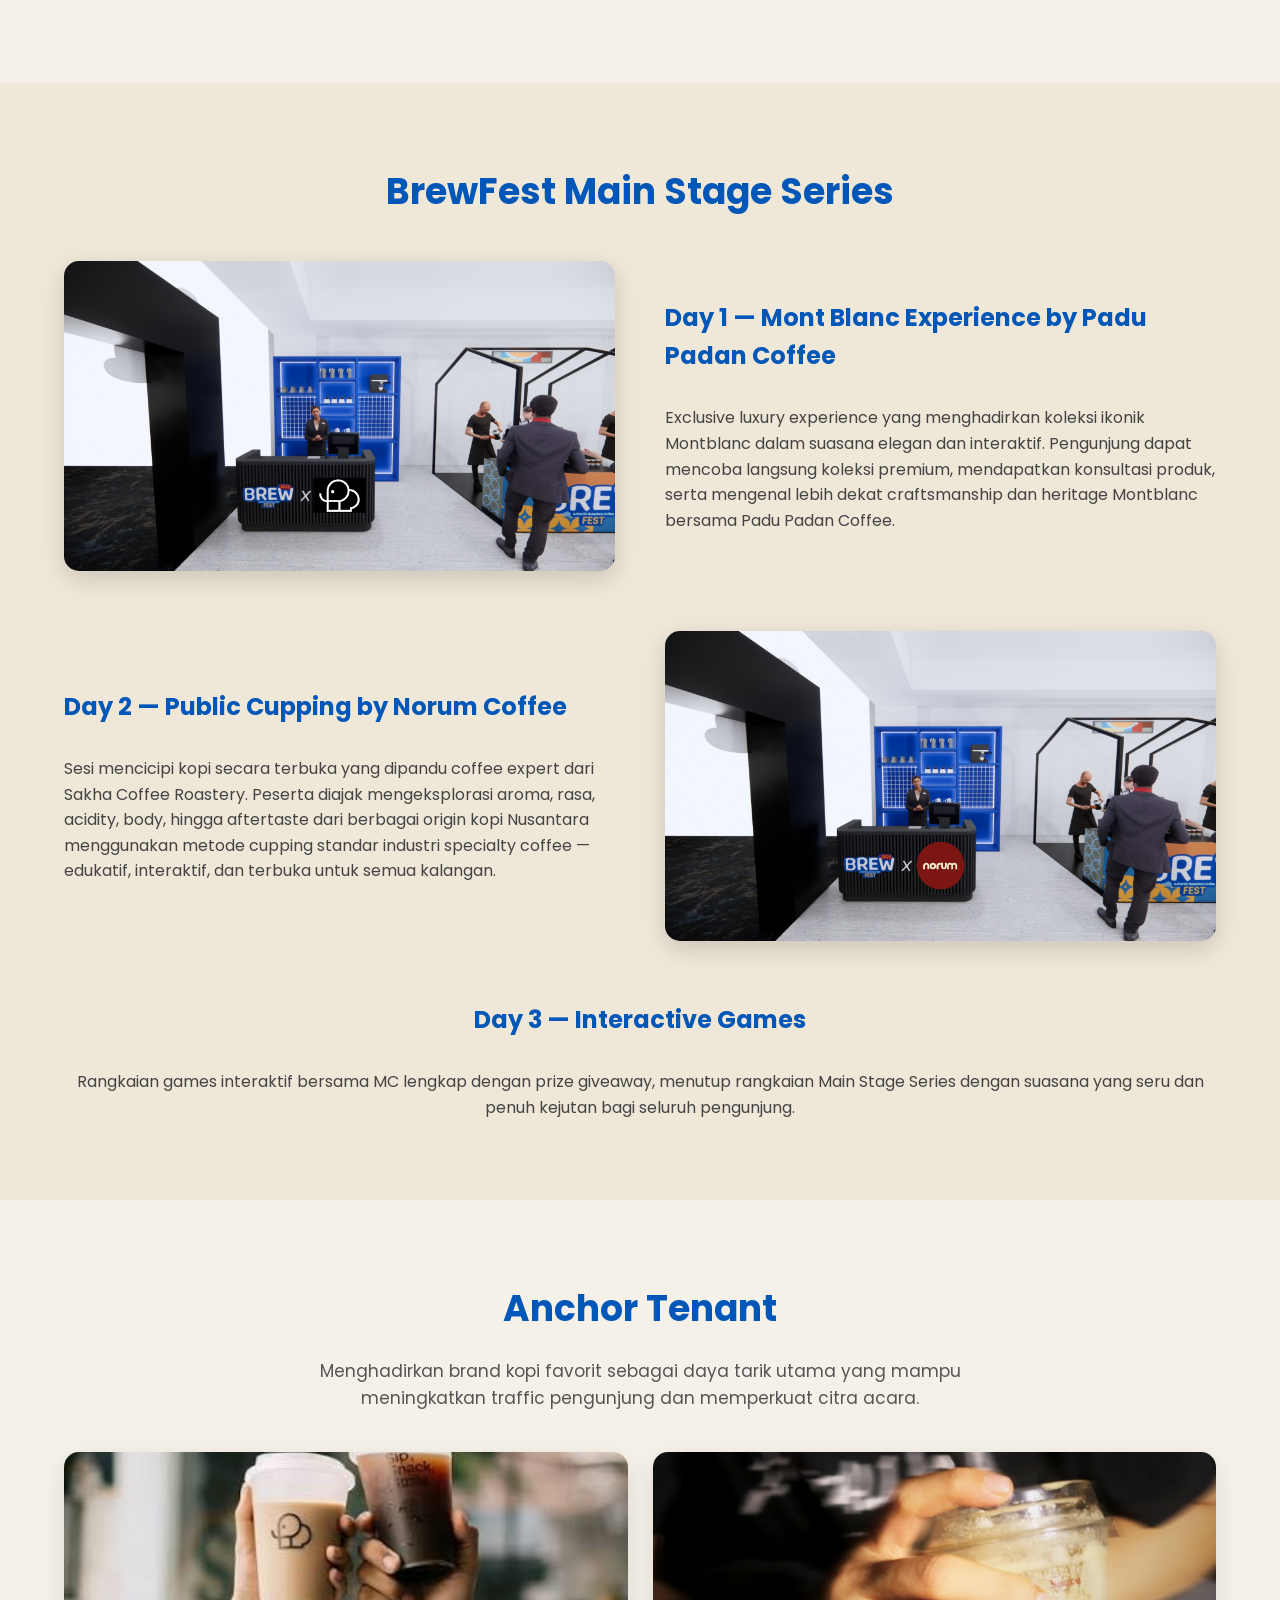
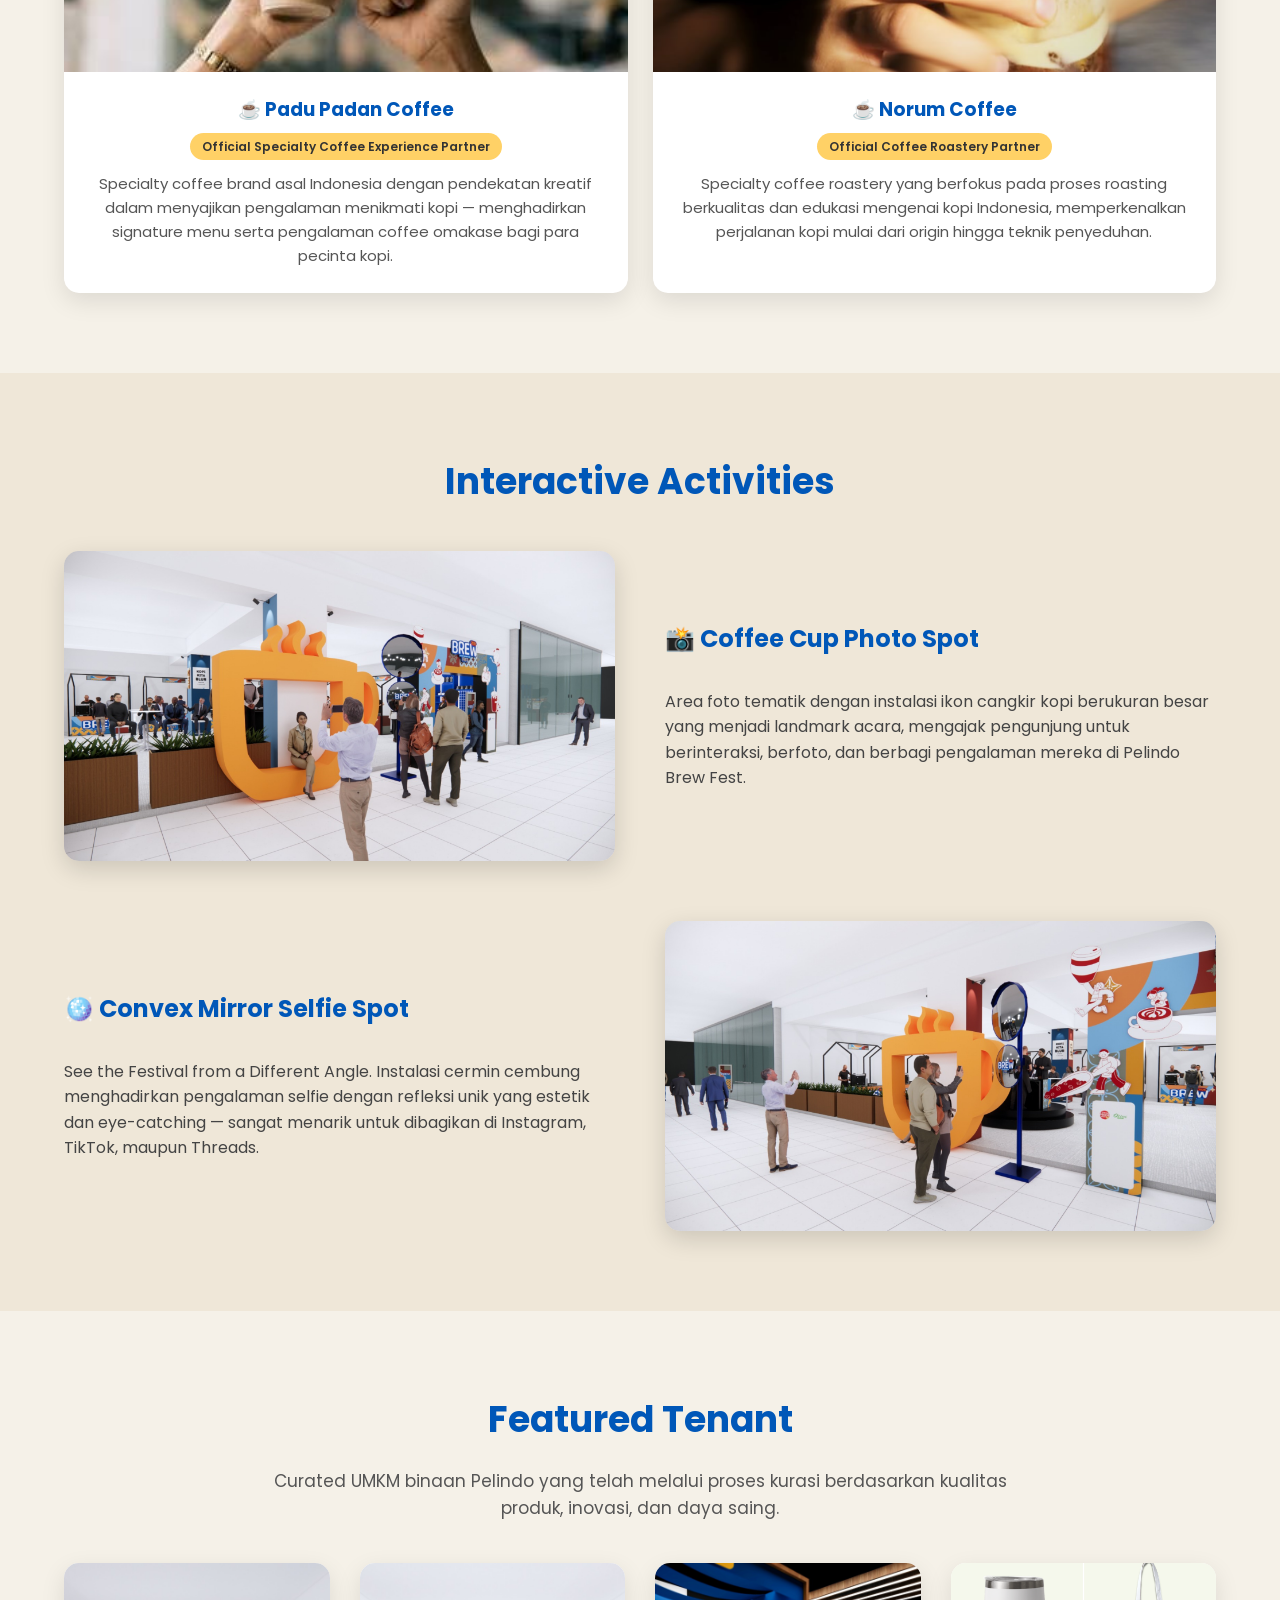
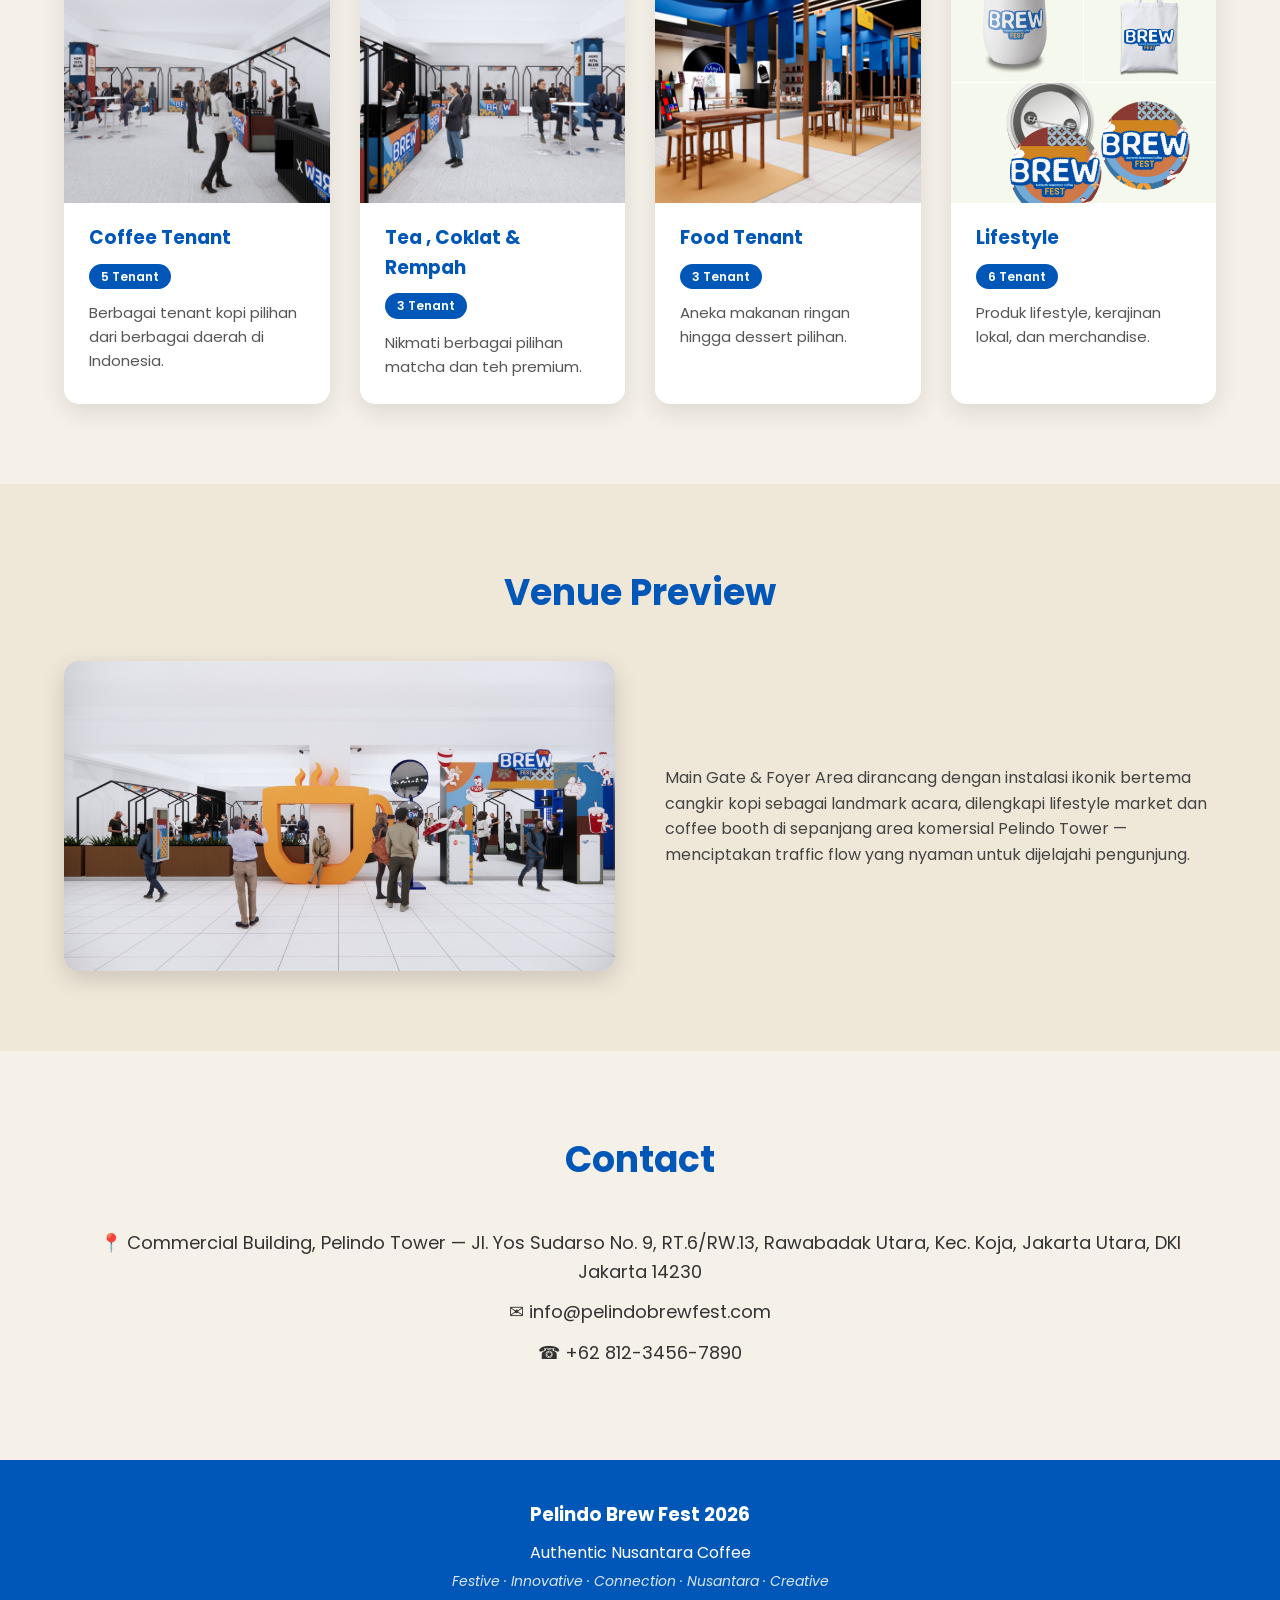
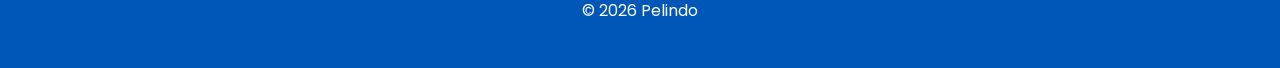
==== commit 427b480c: "Update index.html" ====
--- a/index.html
+++ b/index.html
@@ -22,7 +22,7 @@
         rel="stylesheet">
 
     <!-- Menghubungkan file CSS -->
-    <link rel="stylesheet" href="Brew.css">
+    <link rel="stylesheet" href="style.css">
 </head>
 
 <body>
@@ -704,7 +704,7 @@
 
     <!-- Menghubungkan file JavaScript -->
 
-    <script src="Brew.js"></script>
+    <script src="script.js"></script>
 
 </body>
 
--- a/style.css
+++ b/style.css
@@ -0,0 +1,720 @@
+/* ==========================================
+   RESET CSS
+   Menghilangkan margin & padding bawaan browser
+========================================== */
+html,
+body{
+    overflow-x:hidden;
+}
+
+* {
+    margin: 0;
+    padding: 0;
+    box-sizing: border-box;
+}
+
+/* Smooth Scroll */
+html {
+    scroll-behavior: smooth;
+    scroll-padding-top: 100px;
+}
+
+/* Font Website */
+body {
+    font-family: 'Poppins', sans-serif;
+    background: #F5F1E8;
+    color: #333;
+    line-height: 1.6;
+}
+
+/* Container agar isi website tidak terlalu lebar */
+.container {
+    width: 90%;
+    max-width: 1200px;
+    margin: auto;
+}
+
+/* Memberi jarak setiap section */
+.section {
+    padding: 80px 0;
+}
+
+/* Judul setiap section */
+.section h2 {
+    text-align: center;
+    margin-bottom: 40px;
+    color: #0057B8;
+    font-size: 36px;
+}
+
+/* ==========================================
+   NAVBAR
+========================================== */
+
+.navbar {
+    position: sticky;
+    top: 0;
+    display: flex;
+    justify-content: space-between;
+    align-items: center;
+    padding: 20px 8%;
+    background: #0057B8;
+    color: white;
+    z-index: 1000;
+    box-shadow: 0 3px 10px rgba(0, 0, 0, .15);
+}
+
+/* Logo */
+.logo {
+    display: flex;
+    align-items: center;
+    gap: 12px;
+    font-size: 22px;
+    font-weight: 700;
+}
+
+/* Gambar Logo */
+.logo-img {
+    height: 40px;
+    width: auto;
+    object-fit: contain;
+}
+
+/* Menu */
+.nav-links {
+    display: flex;
+    list-style: none;
+    gap: 25px;
+}
+
+/* Link Menu */
+/* Link Menu */
+.nav-links a {
+    display: inline-block;
+    position: relative;
+    color: white;
+    text-decoration: none;
+    font-weight: 500;
+    padding: 8px 0;
+    transition: 0.3s;
+}
+
+/* Garis bawah */
+.nav-links a::after {
+    content: "";
+    position: absolute;
+    left: 0;
+    bottom: -5px;
+    width: 0;
+    height: 3px;
+    background: #ffffff;
+    border-radius: 10px;
+    transition: width 0.3s ease;
+}
+
+/* Hover */
+.nav-links a:hover {
+    color: #FFD166;
+}
+
+.nav-links a:hover::after,
+.nav-links a.active::after {
+    width: 100%;
+}
+
+/* ==========================================
+   HERO SECTION
+========================================== */
+
+.hero {
+    position: relative;
+    width: 100%;
+    height: 100vh;
+    overflow: hidden;
+    display: flex;
+    justify-content: center;
+    align-items: center;
+    text-align: center;
+    color: white;
+}
+
+/* Video Background */
+.hero-video {
+    position: absolute;
+    top: 0;
+    left: 0;
+    width: 100%;
+    height: 100%;
+    object-fit: cover;
+    z-index: 1;
+    background:
+        linear-gradient(rgba(0, 0, 0, 0.35), rgba(0, 0, 0, 0.55)),
+        url("Brew Fest.mp4");
+}
+
+/* Overlay */
+.hero-overlay {
+    position: absolute;
+    inset: 0;
+    background: rgba(63, 63, 63, 0.356);
+    z-index: 2;
+}
+
+/* Konten */
+.hero-content {
+    position: relative;
+    z-index: 3;
+    width: 80%;
+}
+
+.hero-button {
+    display: flex;
+    justify-content: center;
+    gap: 16px;
+    flex-wrap: wrap;
+    margin-top: 24px;
+}
+
+/* ==========================================
+   BUTTON
+========================================== */
+
+.btn {
+    display: inline-block;
+    padding: 15px 30px;
+    text-decoration: none;
+    border-radius: 50px;
+    transition: .4s;
+    font-weight: 600;
+}
+
+/* Tombol utama */
+.btn-primary {
+    background: #C8453C;
+    color: white;
+}
+
+/* Hover */
+.btn-primary:hover {
+    transform: translateY(-5px);
+    background: #b53d36;
+}
+
+/* Tombol kedua */
+.btn-secondary {
+    background: white;
+    color: #0057B8;
+}
+
+/* Hover */
+.btn-secondary:hover {
+    transform: translateY(-5px);
+}
+
+/* ==========================================
+   ABOUT
+========================================== */
+
+.about {
+    text-align: center;
+}
+
+.about p {
+    max-width: 850px;
+    margin: auto;
+    font-size: 18px;
+}
+
+/* Sub judul pengantar di bawah h2 */
+.section-lead {
+    text-align: center;
+    max-width: 750px;
+    margin: -20px auto 40px;
+    color: #555;
+    font-size: 17px;
+}
+
+/* Latar alternatif agar section bervariasi */
+.alt-bg {
+    background: #EFE7D8;
+}
+
+/* ==========================================
+   SPLIT SECTION (Gambar + Teks)
+========================================== */
+
+.split-section {
+    display: flex;
+    align-items: center;
+    gap: 50px;
+    margin-bottom: 60px;
+}
+
+.split-section:last-child {
+    margin-bottom: 0;
+}
+
+.split-section.reverse {
+    flex-direction: row-reverse;
+}
+
+.split-text,
+.split-image {
+    flex: 1;
+}
+
+.split-text.full {
+    flex: 1 1 100%;
+    text-align: center;
+}
+
+.split-text h3 {
+    color: #0057B8;
+    font-size: 24px;
+    margin-bottom: 30px;
+}
+
+.split-text p {
+    font-size: 16px;
+    color: #444;
+}
+
+.split-image img {
+    width: 100%;
+    height: auto;
+    border-radius: 15px;
+    box-shadow: 0 8px 25px rgba(0, 0, 0, .15);
+    display: block;
+}
+
+/* ==========================================
+   PARTNER CARD (Anchor Tenant)
+========================================== */
+
+.partner-card {
+    background: white;
+    border-radius: 15px;
+    overflow: hidden;
+    box-shadow: 0 8px 25px rgba(0, 0, 0, .1);
+    transition: .4s;
+    text-align: center;
+    padding-bottom: 25px;
+}
+
+.partner-card:hover {
+    transform: translateY(-10px);
+}
+
+.partner-card img {
+    width: 100%;
+    height: 220px;
+    object-fit: cover;
+    margin-bottom: 15px;
+}
+
+.partner-card h3 {
+    color: #0057B8;
+    margin: 0 20px 8px;
+}
+
+.partner-tag {
+    display: inline-block;
+    background: #FFD166;
+    color: #333;
+    font-size: 12px;
+    font-weight: 600;
+    padding: 4px 12px;
+    border-radius: 50px;
+    margin-bottom: 12px;
+}
+
+.partner-card p {
+    padding: 0 20px;
+    font-size: 15px;
+    color: #555;
+}
+
+/* Jumlah tenant pada Featured Tenant card */
+.tenant-count {
+    display: inline-block;
+    background: #0057B8;
+    color: white;
+    font-size: 12px;
+    font-weight: 600;
+    padding: 3px 12px;
+    border-radius: 50px;
+    margin-bottom: 12px;
+}
+
+/* Catatan free entry di bawah tabel rundown */
+.rundown-note {
+    text-align: center;
+    margin-top: 20px;
+    font-weight: 600;
+    color: #0057B8;
+}
+
+/* Tagline tonality di footer */
+.footer-tagline {
+    font-size: 14px;
+    opacity: .85;
+    font-style: italic;
+}
+
+/* ==========================================
+   CARD
+========================================== */
+
+.card-container {
+    display: grid;
+    grid-template-columns: repeat(auto-fit, minmax(230px, 1fr));
+    gap: 25px;
+}
+
+/* Isi Card */
+.card {
+    background: white;
+    padding: 30px;
+    border-radius: 15px;
+    text-align: center;
+    box-shadow: 0 8px 25px rgba(0, 0, 0, .1);
+    transition: .4s;
+}
+
+/* Hover Card */
+.card:hover {
+    transform: translateY(-10px);
+}
+
+/* Icon Card */
+.card h1 {
+    font-size: 45px;
+    margin-bottom: 15px;
+}
+
+/* Judul Card */
+.card h3 {
+    margin-bottom: 15px;
+    color: #0057B8;
+}
+
+/* ==========================================
+   FEATURED TENANT CARD (dengan gambar)
+   Card diperbesar, gambar full (bukan crop),
+   dan bukan overlay di atas teks
+========================================== */
+
+#tenant .card-container {
+    display: grid;
+    grid-template-columns: repeat(4, 1fr);
+    gap: 30px;
+}
+
+#tenant .card {
+    padding: 0 0 25px;
+    text-align: left;
+    overflow: hidden;
+}
+
+#tenant .card-image-wrap {
+    width: 100%;
+    height: 240px;
+    overflow: hidden;
+}
+
+#tenant .card-image-wrap img {
+    width: 100%;
+    height: 100%;
+    object-fit: cover;
+    object-position: center;
+    display: block;
+}
+
+#tenant .card-body {
+    padding: 20px 25px 0;
+}
+
+#tenant .card-body h3 {
+    margin-bottom: 10px;
+}
+
+#tenant .card-body p {
+    font-size: 15px;
+    color: #555;
+}
+
+/* ==========================================
+   TABLE
+========================================== */
+
+table {
+    width: 100%;
+    border-collapse: collapse;
+    background: white;
+    box-shadow: 0 5px 15px rgba(0, 0, 0, .1);
+}
+
+/* Header Tabel */
+th {
+    background: #0057B8;
+    color: white;
+    padding: 18px;
+}
+
+/* Isi tabel */
+td {
+    padding: 20px;
+    border-bottom: 1px solid #ddd;
+}
+
+/* Hover tabel */
+tr:hover {
+    background: #f8f8f8;
+}
+
+/* ==========================================
+   CONTACT
+========================================== */
+
+#contact {
+    text-align: center;
+}
+
+#contact p {
+    margin: 12px 0;
+    font-size: 18px;
+}
+
+/* ==========================================
+   FOOTER
+========================================== */
+
+footer {
+    background: #0057B8;
+    color: white;
+    text-align: center;
+    padding: 40px 20px;
+}
+
+footer h3 {
+    margin-bottom: 10px;
+}
+
+footer p {
+    margin: 5px;
+}
+
+/* ==========================================
+   BACK TO TOP BUTTON
+========================================== */
+
+#topBtn {
+    position: fixed;
+    bottom: 30px;
+    right: 30px;
+    width: 50px;
+    height: 50px;
+    border: none;
+    border-radius: 50%;
+    background: #C8453C;
+    color: white;
+    font-size: 22px;
+    cursor: pointer;
+    display: none;
+    transition: .3s;
+}
+
+/* Hover */
+#topBtn:hover {
+    transform: scale(1.1);
+}
+
+/* ==========================================
+   ANIMASI FADE
+   JavaScript akan menambahkan class "show"
+========================================== */
+
+.section {
+    opacity: 0;
+    transform: translateY(50px);
+    transition: 1s;
+    scroll-margin-top: 100px;
+}
+
+.section.show {
+    opacity: 1;
+    transform: translateY(0);
+}
+
+/* ==========================
+   RESPONSIVE TABLET
+========================== */
+@media (max-width:992px){
+
+    .container{
+        width:95%;
+    }
+
+    .navbar{
+        padding:15px 25px;
+    }
+
+    .nav-links{
+        gap:15px;
+    }
+
+    .hero-content{
+        width:90%;
+    }
+
+    .hero h1{
+        font-size:48px;
+    }
+
+    .split-section,
+    .split-section.reverse{
+        flex-direction:column;
+        text-align:center;
+    }
+
+    #tenant .card-container{
+        grid-template-columns:repeat(2,1fr);
+    }
+
+}
+
+
+/* ==========================
+   RESPONSIVE MOBILE
+========================== */
+@media (max-width:768px){
+
+    .navbar{
+        flex-direction:column;
+        align-items:center;
+        padding:15px;
+    }
+
+    .logo{
+        font-size:20px;
+        text-align:center;
+    }
+
+    .logo-img{
+        height:35px;
+    }
+
+    .nav-links{
+        width:100%;
+        flex-wrap:wrap;
+        justify-content:center;
+        gap:15px;
+        margin-top:15px;
+    }
+
+    .nav-links li{
+        width:auto;
+    }
+
+    .nav-links a{
+        font-size:17px;
+        padding:8px;
+    }
+
+    .hero{
+        height:90vh;
+    }
+
+    .hero-content{
+        width:95%;
+    }
+
+    .hero h1{
+        font-size:34px;
+    }
+
+    .hero p{
+        font-size:16px;
+    }
+
+    .hero-button{
+        flex-direction:column;
+        align-items:center;
+    }
+
+    .btn{
+        width:220px;
+        text-align:center;
+    }
+
+    .section{
+        padding:60px 0;
+    }
+
+    .section h2{
+        font-size:30px;
+    }
+
+    .split-text h3{
+        font-size:22px;
+    }
+
+    .card-container{
+        grid-template-columns:1fr;
+    }
+
+    #tenant .card-container{
+        grid-template-columns:1fr;
+    }
+
+    .partner-card img,
+    #tenant .card-image-wrap{
+        height:220px;
+    }
+
+    table{
+        display:block;
+        overflow-x:auto;
+        white-space:nowrap;
+    }
+
+    iframe,
+    video,
+    img{
+        max-width:100%;
+        height:auto;
+    }
+
+    footer{
+        padding:30px 15px;
+    }
+
+}
+
+
+/* ==========================
+   EXTRA SMALL
+========================== */
+@media (max-width:480px){
+
+    .hero h1{
+        font-size:28px;
+    }
+
+    .hero p{
+        font-size:15px;
+    }
+
+    .section h2{
+        font-size:26px;
+    }
+
+    .btn{
+        width:100%;
+    }
+
+    .logo{
+        font-size:18px;
+    }
+
+}
